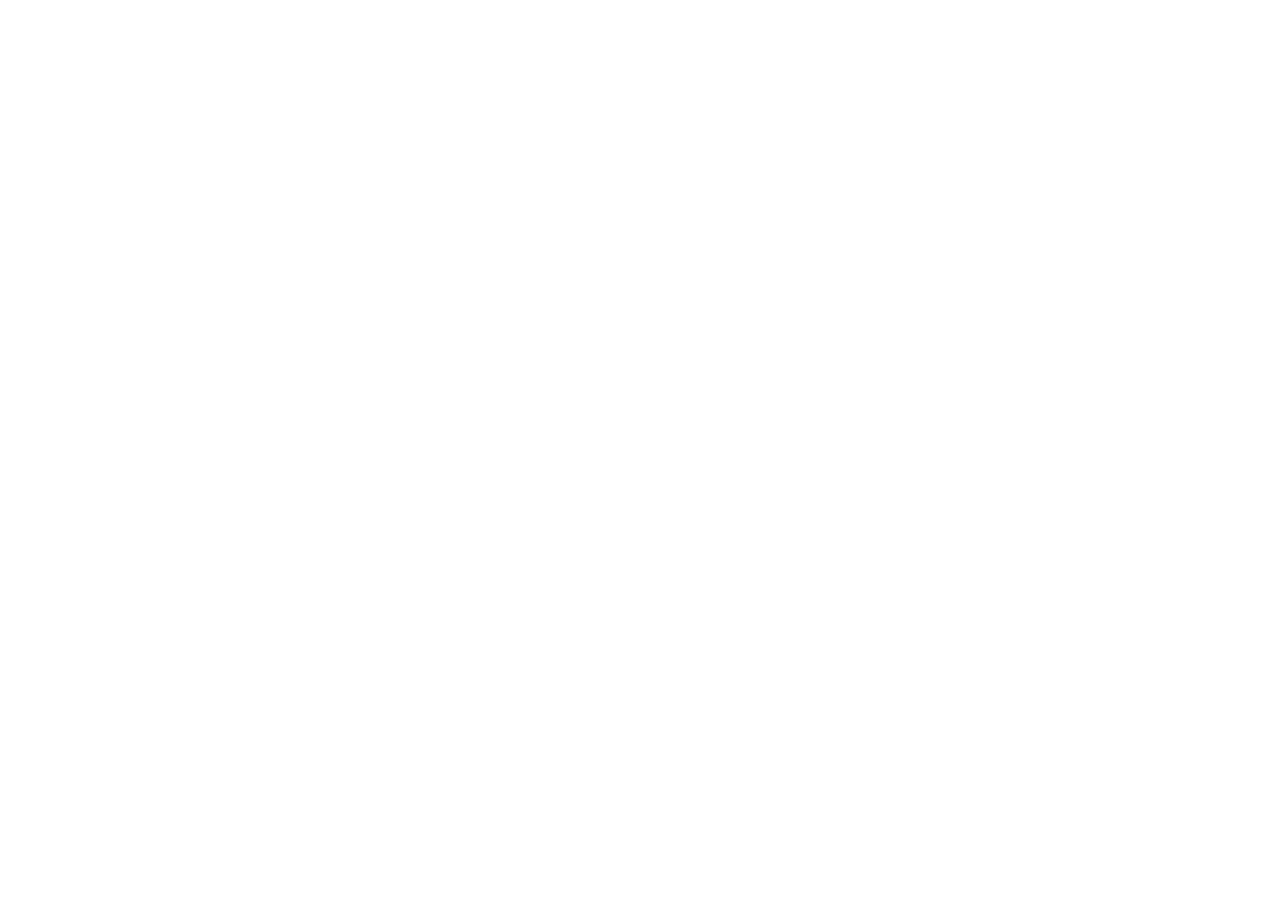
==== backend.html @ 77a188c3 "Add files via upload" ====
<!DOCTYPE html>
<html lang="en">
<head>
    <meta charset="UTF-8">
    <meta name="viewport" content="width=device-width, initial-scale=1.0">
    <title>Document</title>
</head>
<body>
    
</body>
</html>
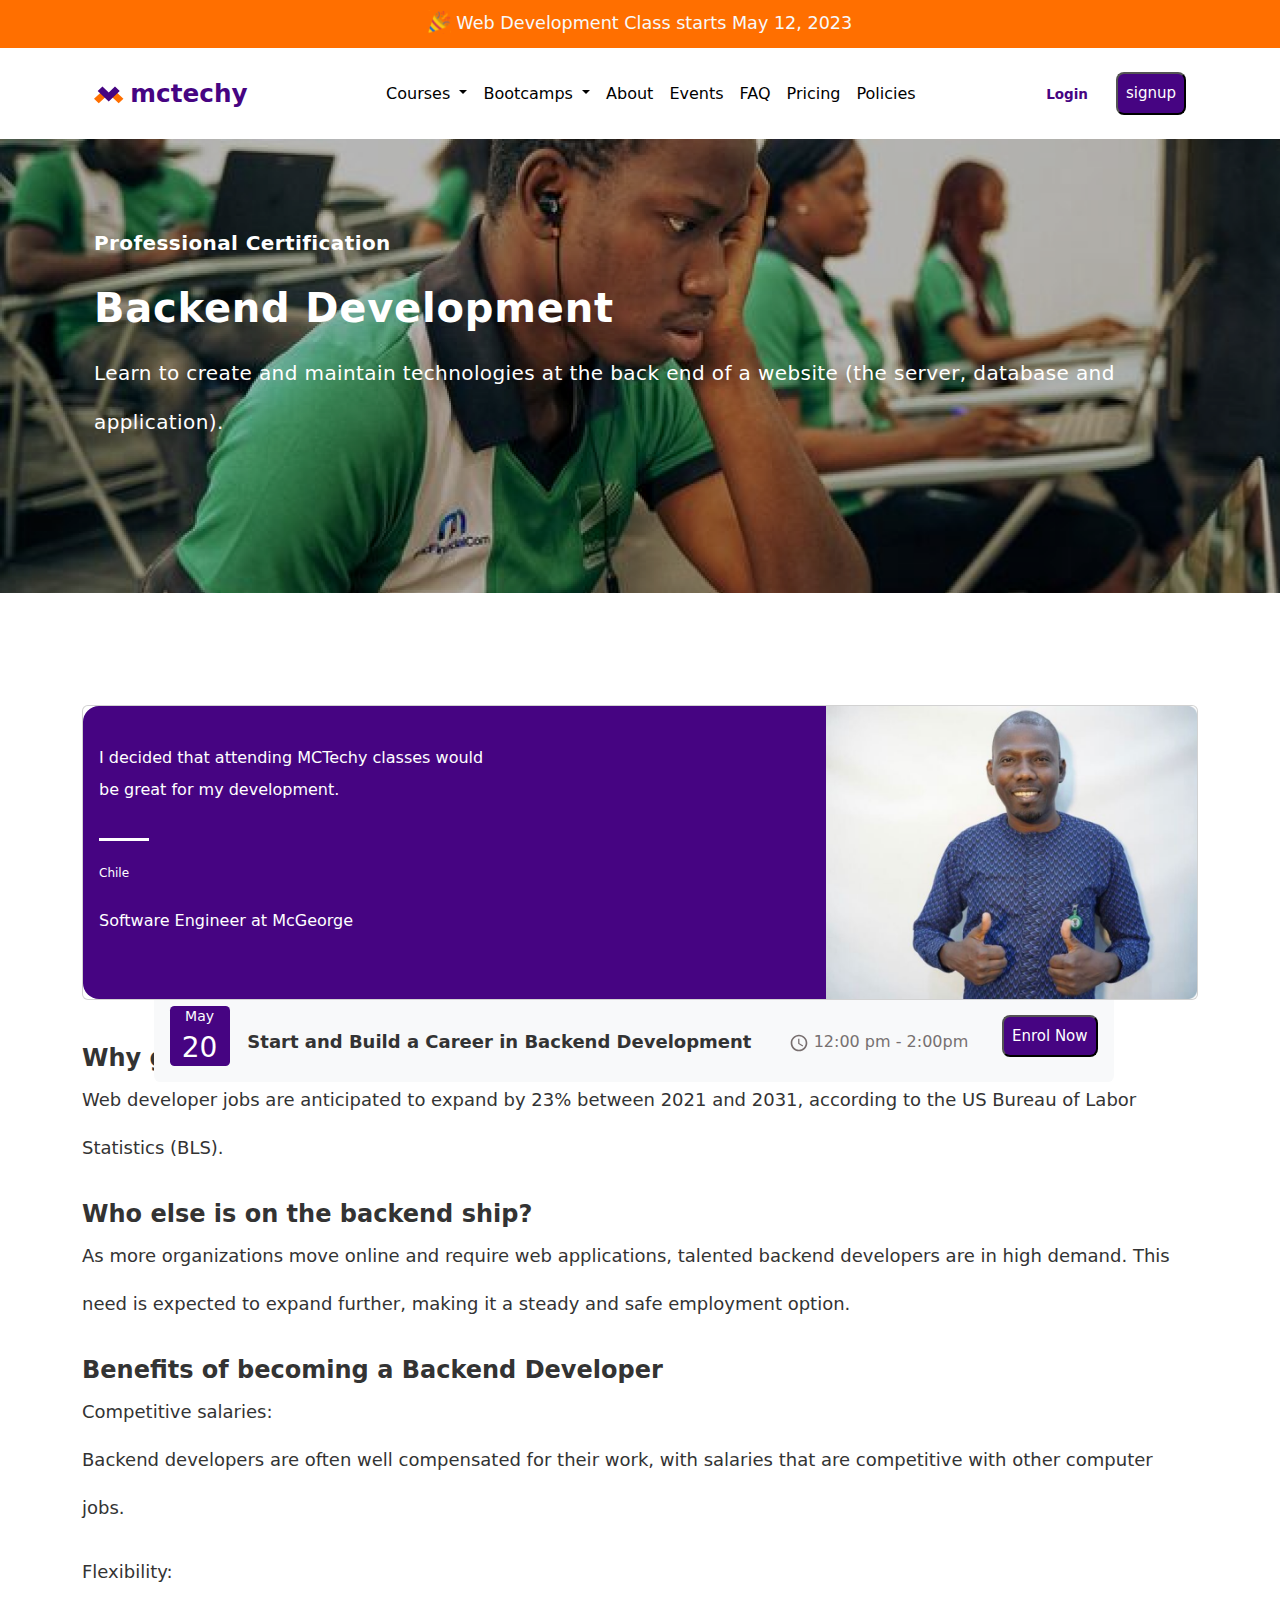
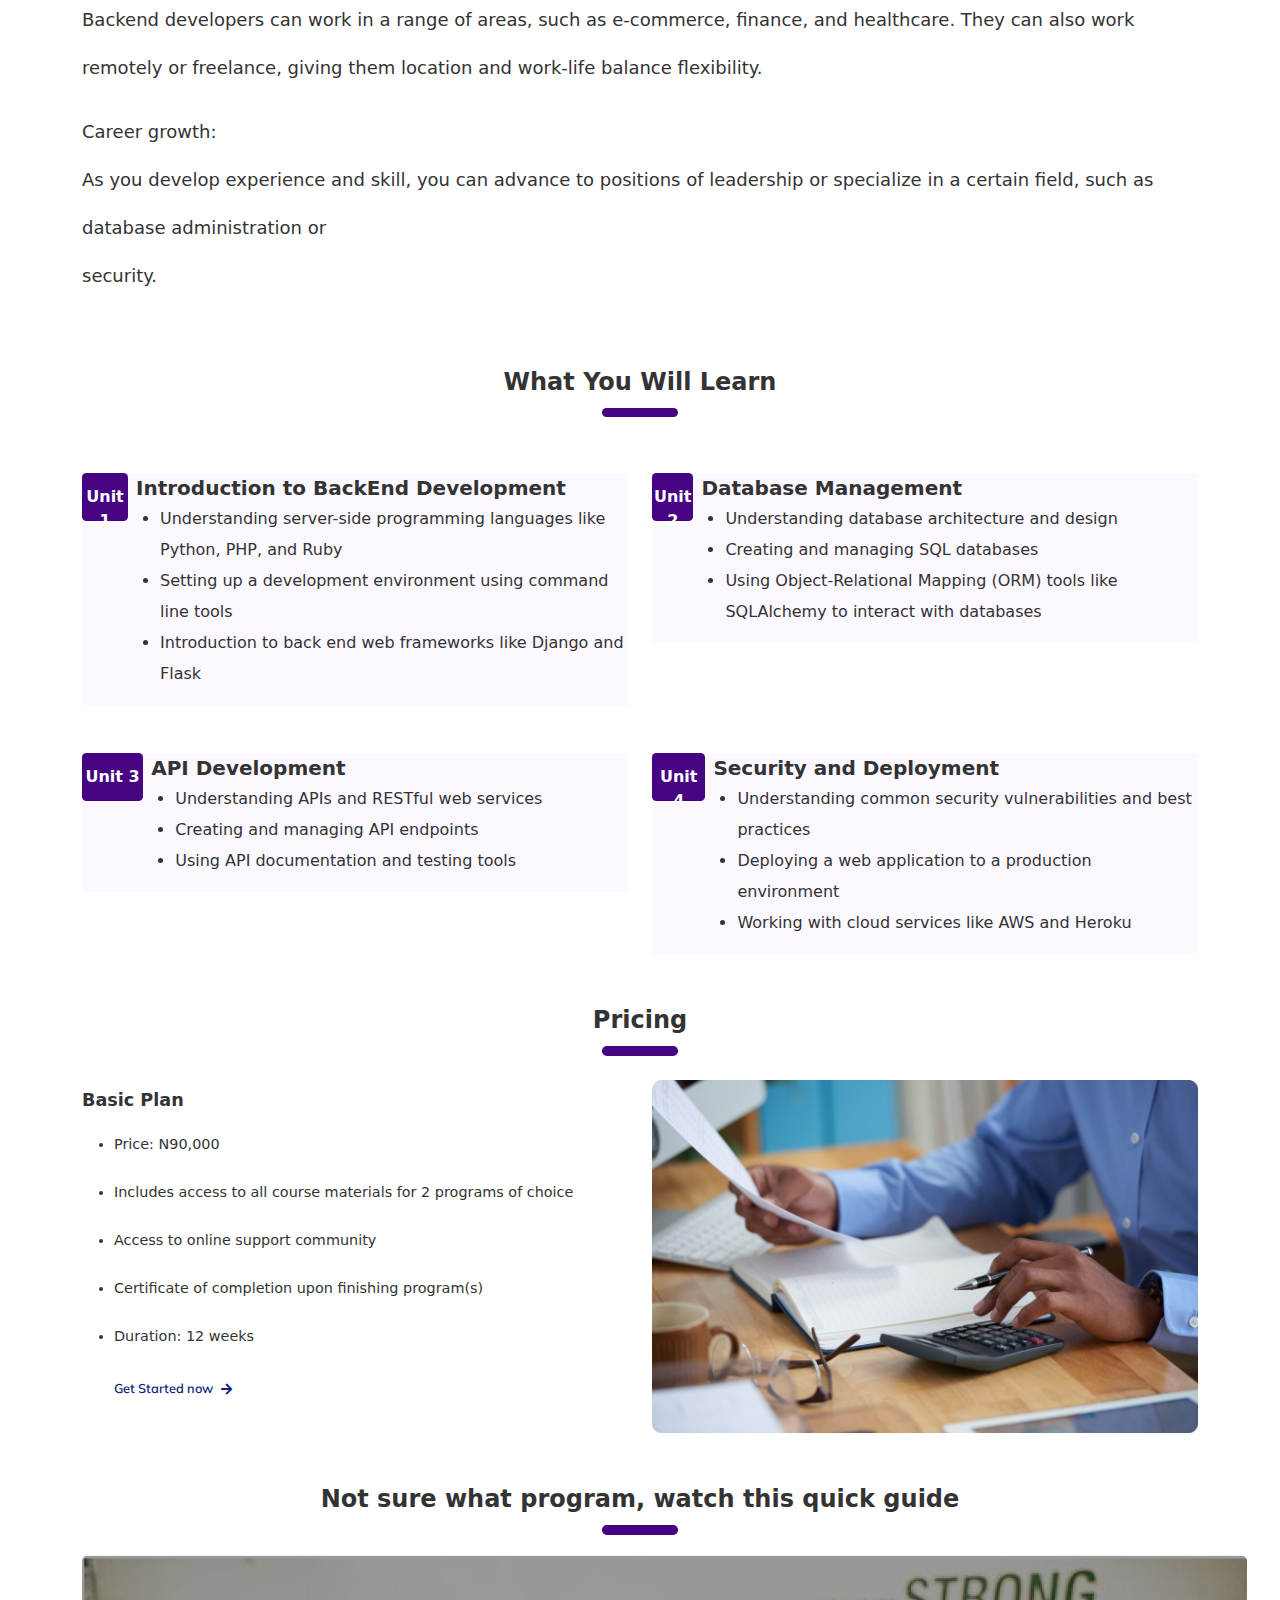
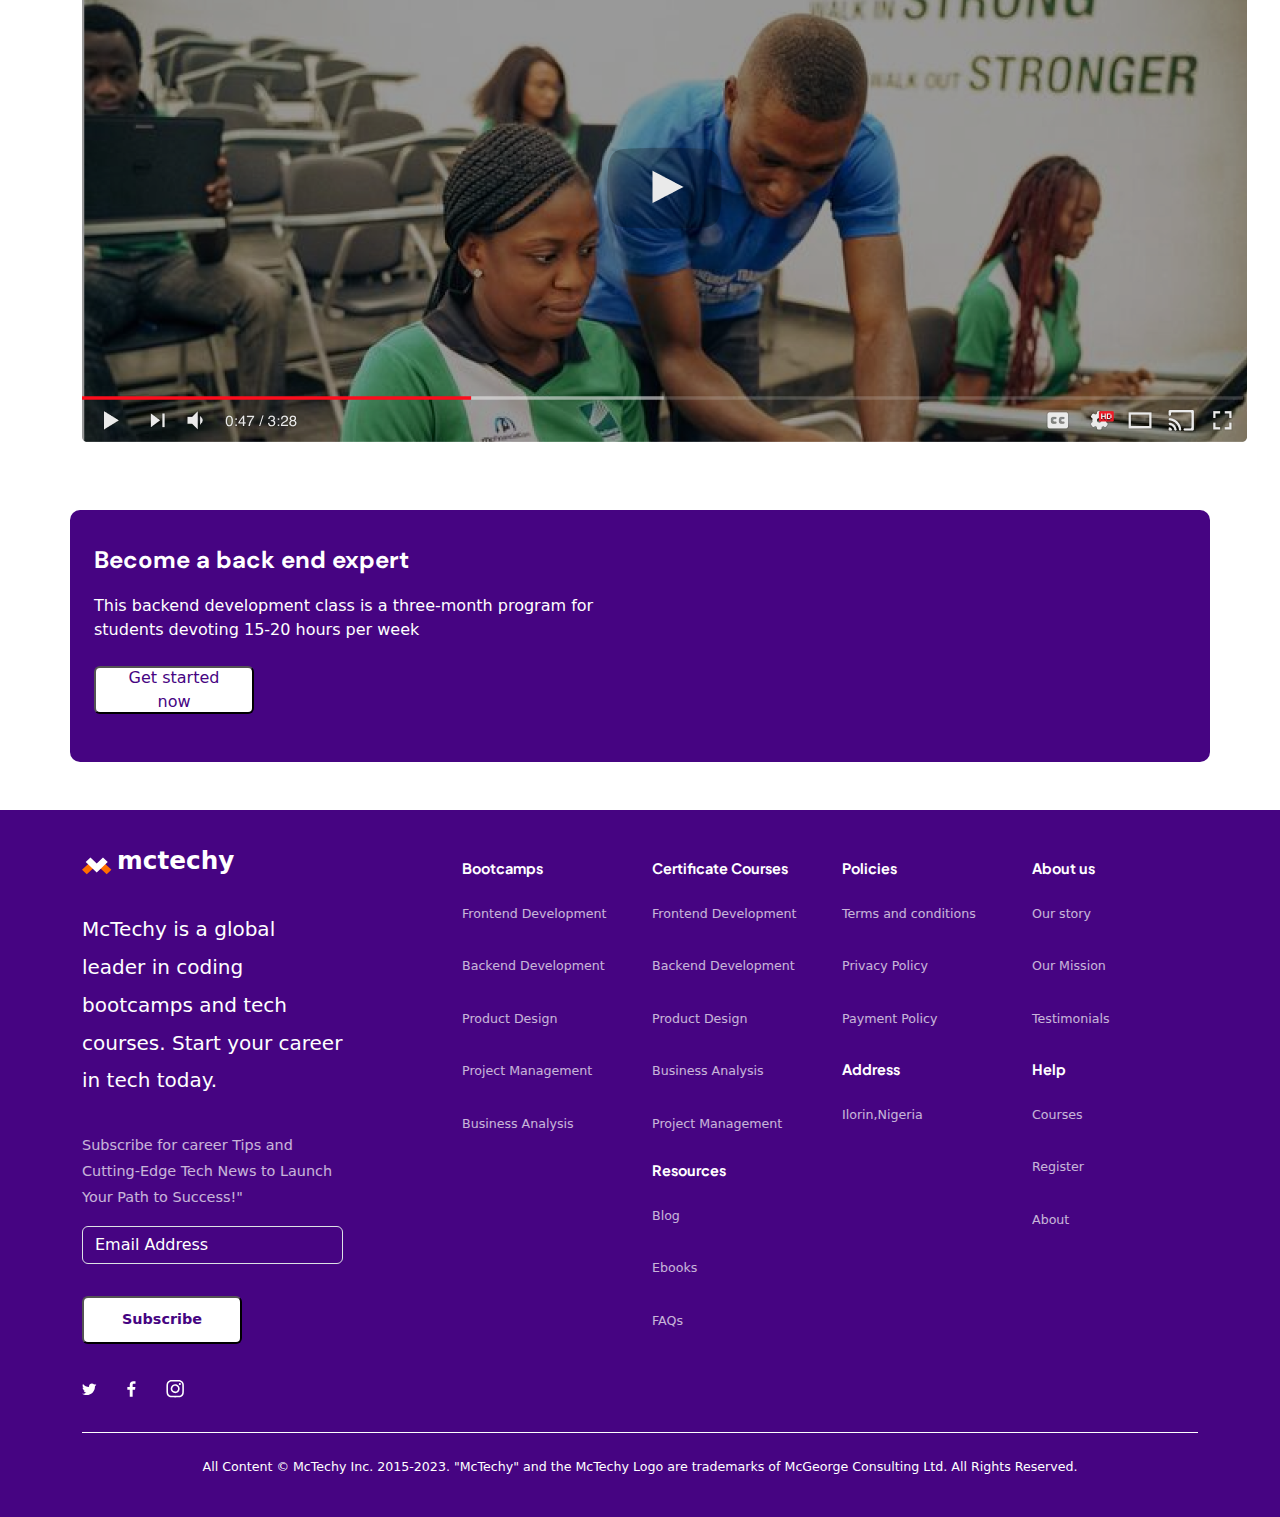
==== commit 3ec11ecf: "Add files via upload" ====
--- a/backend.html
+++ b/backend.html
@@ -3,9 +3,558 @@
 <head>
     <meta charset="UTF-8">
     <meta name="viewport" content="width=device-width, initial-scale=1.0">
-    <title>Document</title>
+    <link rel="shortcut icon" href="assets/mctechy-logo.svg" type="image/x-icon">
+    <link rel="preconnect" href="https://fonts.googleapis.com">
+    <link rel="stylesheet" href="https://use.fontawesome.com/releases/v5.0.7/css/all.css">
+    <link rel="preconnect" href="https://fonts.gstatic.com" crossorigin>
+    <link href="https://fonts.googleapis.com/css2?family=Inter&display=swap" rel="stylesheet">
+    <link href="https://fonts.googleapis.com/css2?family=DM+Sans:opsz@9..40&display=swap" rel="stylesheet">
+    <link href="https://fonts.googleapis.com/css2?family=Plus+Jakarta+Sans&display=swap" rel="stylesheet">
+    <link href="https://fonts.googleapis.com/css2?family=Mulish&display=swap" rel="stylesheet">
+    <link href="https://fonts.googleapis.com/css2?family=IBM+Plex+Sans:wght@400;500;600;700&family=Inter:wght@300;400;500;700;800&family=Lato:ital,wght@0,400;0,700;1,300&display=swap" rel="stylesheet">
+    <link rel="stylesheet" href="css/bootstrap.min.css">
+    <link rel="stylesheet" href="css/backend.css">
+    <link rel="stylesheet" href="https://cdn.jsdelivr.net/npm/swiper@10/swiper-bundle.min.css"/>
+    <link rel="stylesheet" href="https://cdnjs.cloudflare.com/ajax/libs/font-awesome/6.4.2/css/all.min.css" integrity="sha512-z3gLpd7yknf1YoNbCzqRKc4qyor8gaKU1qmn+CShxbuBusANI9QpRohGBreCFkKxLhei6S9CQXFEbbKuqLg0DA==" crossorigin="anonymous" referrerpolicy="no-referrer" />
+    <script src="https://code.jquery.com/jquery-3.7.1.min.js"
+      integrity="sha256-/JqT3SQfawRcv/BIHPThkBvs0OEvtFFmqPF/lYI/Cxo=" crossorigin="anonymous"></script>
+    <title>MCTECHY-BACKENDPAGE</title>
 </head>
 <body>
-    
+
+    <section>
+        <nav class="hero-section navbar navbar-expand-lg navbar-light text-light">
+          <div class="=d-flex">
+              <img src="assets/events-party-popper.svg" alt="" class="pb-1">
+              <span> Web Development Class starts May 12, 2023</span>
+          </div>
+        </nav>
+    </section>
+          
+    <section class="hero">
+               
+      <div class="container">
+             
+        <header class="navbar navbar-expand-lg ">
+         <div class="container d-flex justify-content-lg-between py-5">
+           <a class="navbar-brand" href="#">
+             <img src="assets/mctechy-logo.svg" alt="" width="30" height="24" class="d-inline-block align-text-top">
+             <span class="logo"> mctechy</span>
+           </a>
+          <button class="navbar-toggler" type="button" data-bs-toggle="collapse" data-bs-target="#navbarNavDropdown" aria-controls="navbarNavDropdown" aria-expanded="false" aria-label="Toggle navigation">
+            <span class="navbar-toggler-icon"></span>
+          </button>
+        
+            <div class="collapse navbar-collapse flex-grow-0 text-nowrap"  id="navbarNavDropdown">
+            <ul class="navbar-nav d-flex flex-column flex-lg-row align-items-lg-center list-unstyled">
+      
+             <li class="nav-item dropdown">
+                <a class="nav-link active dropdown-toggle" href="Courses" id="navbarDropdownMenuLink" role="button" data-bs-toggle="dropdown" aria-expanded="false">
+                    Courses
+                </a>
+                <ul class="dropdown-menu" aria-labelledby="navbarDropdownMenuLink">
+                   <li><a class="dropdown-item" href="#">Action</a></li>
+                   <li><a class="dropdown-item" href="#">Another action</a></li>
+                   <li><a class="dropdown-item" href="#">Something else here</a></li>
+                </ul>
+             </li>
+             <li class="nav-item dropdown">
+                <a class="nav-link active dropdown-toggle" href="Bootcamps" id="navbarDropdownMenuLink" role="button" data-bs-toggle="dropdown" aria-expanded="false">
+                     Bootcamps
+                </a>
+                <ul class="dropdown-menu" aria-labelledby="navbarDropdownMenuLink">
+                    <li><a class="dropdown-item" href="#">Action</a></li>
+                    <li><a class="dropdown-item" href="#">Another action</a></li>
+                    <li><a class="dropdown-item" href="#">Something else here</a></li>
+                </ul>
+             </li>
+             <li class="nav-item"><a href="#About" class="nav-link active">About</a></li>
+             <li class="nav-item"><a href="#Events" class="nav-link active">Events</a></li>
+             <li class="nav-item"><a href="#FAQ" class="nav-link active">FAQ</a></li>
+             <li class="nav-item"><a href="#Pricing" class="nav-link active">Pricing</a></li>
+             <li class="nav-item"><a href="#Policies" class="nav-link active">Policies</a></li>
+                          
+            </ul>
+            </div>
+        
+              <div class="collapse navbar-collapse flex-grow-0"id="navbarNavDropdown">
+                <ul class="navbar-nav d-flex flex-column flex-lg-row pe-5 list-unstyled">
+                             <li class="nav-item"><a href="#Login" class="nav-link active"><span class="login">Login</span></a></li>
+                </ul>
+                <button class="button btn-lg " type="button">signup</button>
+              </div>
+                      
+                      
+         </div>
+        </header> 
+                          
+      </div>
+              
+    </section>
+
+    <section class="backend-bg">
+
+        <div class="position-relative">
+          <div class="container">
+            <div class="container backend-text">
+              <p class="backend-text1">Professional Certification</p>
+              <p class="backend-text2">Backend Development</p>
+              <p class="backend-text3">
+                Learn to create and maintain technologies at the back end of a website (the server, database and application).
+              </p>
+            </div>
+          </div>
+    
+          <div class="bg"></div>
+    
+        </div>
+
+    </section>
+
+    <section class="backend-time d-none d-md-block bg-light w-75 mx-auto">
+                
+        <div class="container p-4">
+            <div class="d-flex justify-content-between align-items-center">
+               <div class="backend-year py-">
+                 <span class="month">May</span>
+                 <span class="day pb-">20</span>
+               </div>
+      
+              <div class="backend-textcontain py-2">
+                 <span class="backend-text4">Start and Build a Career in Backend Development</span>
+                 <div class="backend-schedule">
+                   <div class="b">
+                     <img src="assets/time-icon.svg" alt="">
+                     <span class="time">12:00 pm - 2:00pm</span>
+                   </div>
+                 </div>
+              </div>
+      
+              <div class="enrol-btn">
+               <button class="button bg-expand" type="button" aria-expanded="true" >Enrol Now</button>
+              </div>
+      
+            </div>
+      
+        </div>
+      
+    </section>
+       
+      
+    <section class="backend-time d-flex d-md-none">
+      
+        <div class="container">
+      
+            <div class="accordion accordion-flush" id="accordionFlushExample">
+      
+              <div class="accordion-item" style="border-radius: 1rem;">
+      
+                <h2 class="accordion-header" id="flush-headingOne">
+                <button class="accordion-button collapsed" type="button" data-bs-toggle="collapse" data-bs-target="#flush-collapseOne" aria-expanded="false" aria-controls="flush-collapseOne" style="border-radius: .7rem;">
+                          
+                  <div class="skills">
+      
+                     <div class="backend-year py-2">
+                       <span class="month">May</span>
+                       <span class="day">20</span>
+                     </div>
+      
+                     <div class="backend-textcontain py-2">
+                       <span class="backend-text4">Start and Build a Career in Frontend Development</span>
+                       <div class="backend-schedule">
+                        <img src="assets/time-icon.svg" alt="">
+                        <span class="time">12:00 pm - 2:00pm</span>
+                       </div>
+                     </div>
+      
+                  </div>
+      
+                </button>
+                </h2>
+                    
+              </div>
+      
+            </div>
+      
+        </div>
+
+    </section>
+
+    <section class="testimonial-box ">
+        <div class="container">
+        <div class="card mb-3" >
+          <div class="row g-0">
+    
+            <div class="col-12 col-md-4 d-flex d-md-none">
+              <img src="assets/backend-man.png" class="m-img img-fluid " alt="..." style="background-color:  #460482; border-radius: .7rem 0.7rem 0 0;">
+            </div>
+    
+            <div class="col-12 col-md-8 ">
+
+              <div class="card-body d-none d-md-flex">
+    
+                <div class="container m-content">
+                  <div class="backend-text6">
+                    I decided that attending MCTechy classes would <br>be great for my development.
+                  </div>
+                  <div class="small-line">
+                    <div class="short-line"></div>
+                  </div>
+                  <div class="backend-text7">Chile</div>
+                  <div class="backend-text06">Software Engineer at McGeorge</div>
+                </div>
+                  
+              </div>
+
+              
+              <div class="card-body d-flex d-md-none" style="border-radius: 0 0 1rem 1rem;">
+    
+                <div class="container m-content">
+                  <div class="backend-text6">
+                    I decided that attending MCTechy classes would <br>be great for my development.
+                  </div>
+                  <div class="small-line">
+                    <div class="short-line"></div>
+                  </div>
+                  <div class="backend-text7">Chile</div>
+                  <div class="backend-text06">Software Engineer at McGeorge</div>
+                </div>
+                  
+              </div>
+
+            </div>
+    
+             <div class="col-12 col-md-4 d-none d-md-flex">
+              <img src="assets/backend-man.png" class="img-fluid " alt="...">
+            </div>
+    
+    
+          </div>
+        </div>
+        </div>
+    </section>
+      
+    <section>
+        <div class="container pt-5">
+    
+           <div>
+            <div class="backend-text8">Why go the Back-end way?</div>
+              <p class="backend-text9">
+                Web developer jobs are anticipated to expand by 23% between 2021 and 2031, according to the US Bureau of Labor Statistics (BLS).
+              </p>
+           </div>
+    
+            <div>
+              <div class="backend-text8">Who else is on the backend ship?</div>
+              <p class="backend-text9">
+                As more organizations move online and require web applications, talented backend developers are in high demand.
+                This need is expected to expand further, making it a steady and safe employment option.
+              </p>
+            </div>
+    
+            <div>
+    
+              <div class="backend-text8">Benefits of becoming a Backend Developer</div>
+    
+              <div>
+                <p class="backend-text9">
+                    Competitive salaries: <br>
+                    Backend developers are often well compensated for their work, with salaries that are competitive with other computer jobs.
+                </p>
+              </div>
+    
+              <div>
+                <p class="backend-text9">
+                    Flexibility: <br>
+                    Backend developers can work in a range of areas, such as e-commerce, finance, and healthcare. 
+                    They can also work remotely or freelance, giving them location and work-life balance flexibility.
+                </p>
+              </div>
+    
+              <div>
+                <p class="backend-text9">
+                    Career growth: <br>
+                    As you develop experience and skill, 
+                    you can advance to positions of leadership or specialize in a certain field, such as database administration or <br>security.
+                </p>
+              </div>
+    
+            </div>
+    
+        </div>
+    </section>
+
+    <section >
+        <div class="backend-text10">What You Will Learn</div>
+    
+        
+        <div class="shorty-line mx-auto my-2"></div>
+      
+      
+        <div class="backend-box1">
+          <div class="container">
+            <div class="row">
+              <div class="col-12 col-lg-6">
+                <div class="unit1-content">
+                  <div class="unit text-center py-3">Unit 1</div>
+                    <div class="backend-box2">
+                      <div class="backend-text11 ps-2">
+                        Introduction to BackEnd Development
+                      </div>
+                        <ul>
+                          <li class="list-item">Understanding server-side programming languages like Python, PHP, and Ruby</li>
+                          <li class="list-item">Setting up a development environment using command line tools</li>
+                          <li class="list-item">Introduction to back end web frameworks like Django and Flask</li>
+                        </ul>
+                    </div>
+                </div>
+              </div>
+    
+              <div class="col-12 col-lg-6">
+                  <div class="unit2-content">
+                    <div class="unit text-center py-3">Unit 2</div>
+                    <div class="backend-box2">
+                      <div class="backend-text11 ps-2">Database Management</div>
+                      <ul>
+                        <li class="list-item">Understanding database architecture and design</li>
+                        <li class="list-item">Creating and managing SQL databases</li> 
+                        <li class="list-item"> Using Object-Relational Mapping (ORM) tools like SQLAlchemy to interact with databases</li> 
+                      </ul>
+                    </div>
+                  </div>
+              </div>
+            </div>
+          </div>
+        </div>
+    
+        <div class="backend-box1">
+          <div class="container">
+            <div class="row">
+              <div class="col-12 col-lg-6 ">
+                <div class="unit3-content">
+                  <div class="unit text-center py-3">Unit 3</div>
+                    <div class="backend-box2">
+                      <div class="backend-text11 ps-2">API Development</div>
+                        <ul>
+                          <li class="list-item">Understanding APIs and RESTful web services</li>
+                          <li class="list-item"> Creating and managing API endpoints</li>
+                          <li class="list-item">Using API documentation and testing tools</li>
+                        </ul>
+                    </div>
+                </div>
+              </div>
+      
+    
+              <div class="col-12 col-lg-6">
+                <div class="unit4-content">
+                  <div class="unit text-center py-3">Unit 4</div>
+                    <div class="backend-box2">
+                    <div class="backend-text11 ps-2">Security and Deployment</div>
+                      <ul>
+                        <li class="list-item">Understanding common security vulnerabilities and best practices</li>
+                        <li class="list-item">Deploying a web application to a production environment</li> 
+                        <li class="list-item">Working with cloud services like AWS and Heroku</li> 
+                      </ul>
+                    </div>
+                </div>
+              </div>
+    
+            </div>
+        </div>
+        </div>
+    
+    </section>
+
+    <section>
+        <div class="backend-text10">
+          Pricing
+        </div>
+
+        <div class="shorty-line mx-auto my-2">
+        </div>
+
+        <div class="backend-box3">
+            <div class="container">
+                <div class="row">
+                    <div class="col-lg-6">
+                        <div class="backend-text12">Basic Plan</div>
+                            <div>
+                                <ul>
+                                    <li class="list-items">Price: N90,000</li>
+                                    <li class="list-items">Includes access to all course materials for 2 programs of choice</li> 
+                                    <li class="list-items">Access to online support community</li>  
+                                    <li class="list-items">Certificate of completion upon finishing program(s)</li>
+                                    <li class="list-items">Duration: 12 weeks</li>
+                                </ul>
+                                <div class="">
+                                  <a href="#" class="link d-none d-md-flex">Get Started now <i class='fas fa-arrow-right py-2 ps-2'></i> </a>
+                                </div>
+                            </div>
+                    </div>
+        
+                    <div class="col-lg-6">
+                        <img src="assets/frontend-pricing.png" alt="" class="img-fluid">
+                    </div>
+    
+                </div>
+            </div>
+        </div>
+    </section>
+
+    <section>
+        <div class="backend-text10">Not sure what program, watch this quick guide</div>
+        <div class="shorty-line mx-auto my-2"></div>
+        <div class="container mt-4">
+        
+            <div class="my-5 text-center d-none d-lg-flex">
+                <img src="assets/youtubeimg.png" alt="">
+            </div>
+
+            <div class="videos container-fluid d-flex d-lg-none">
+              <video id="myVideo" width="100%" controls>
+                <source src="your-video.mp4" type="video/mp4">
+              </video>
+        
+            
+              <div class="pause-icon" id="pauseIcon"><i class="fa fa-play"></i>
+              </div>
+            </div>
+        </div>
+    </section>
+
+    <section class="backend-box4">
+        <div class="backend-text13 container">
+          <div class="row">
+            <div class="col-12 col-md-6">
+              <div class="container">
+                <div class="backend-text14">Become a back end expert</div>
+                  <p class="backend-text15">
+                    This backend development class is a three-month program for <br>students devoting 15-20 hours per week
+                  </p>
+                <div class="get-box">
+                  <button class="get-btn" type="button">Get started now</button>
+                </div>
+              </div>
+            </div>
+            <div class="col-12 col-md-6"></div>
+          </div>
+        </div>
+    </section>
+
+      <!--footer-->
+    <section class="events-footer ">
+        <footer class="footer">
+    
+            <div class="container">
+    
+                <div class="row">
+    
+                    <div class="col-lg-3">
+                    
+                    <a class="navbar-brand" href="#">
+                        <img src="assets/mctechy-logo2.svg" alt="" width="30" height="24" class="d-inline-block align-text-top">
+                            <span class="logo2">mctechy</span>
+                    </a>
+                    
+                    <div class="footer-text1">
+                         McTechy is a global leader in coding bootcamps and tech courses. Start your career in tech today.
+                    </div>
+    
+                    <p class="footer-text2">
+                        Subscribe for career Tips and Cutting-Edge Tech News to Launch Your Path to Success!"
+                    </p>
+    
+                    <div class="mb-3 ">
+                     <input type="email" class="form-control" id="exampleFormControlInput1" placeholder="Email Address" >
+                    </div>
+    
+                    <div class="pt-5"><button type="button" class="subscribe"><span class="subscribe-text">Subscribe</span></button></div>
+                    <div class="social"><img src="assets/Social.svg" alt=""></div>
+    
+                    </div>
+    
+                    <div class="col-lg-1">
+                    </div>
+    
+                    <div class="col-lg-2">
+                        <h3 class="footer-heading">Bootcamps</h3>
+                        <h6 class="footer-subheading">Frontend Development</h6>
+                        <h6 class="footer-subheading">Backend Development</h6>
+                        <h6 class="footer-subheading">Product Design</h6>
+                        <h6 class="footer-subheading">Project Management</h6>
+                        <h6 class="footer-subheading">Business Analysis</h6>
+                    </div>
+    
+                    <div class="col-lg-2">
+    
+                     <div>
+                        <h3 class="footer-heading">Certificate Courses</h3>
+                        <h6 class="footer-subheading">Frontend Development</h6>
+                        <h6 class="footer-subheading">Backend Development</h6>
+                        <h6 class="footer-subheading">Product Design</h6>
+                        <h6 class="footer-subheading">Business Analysis</h6>
+                        <h6 class="footer-subheading">Project Management</h6>
+                     </div>
+    
+                    <div>
+                        <h3 class="footer-heading ">Resources</h3>
+                        <h6 class="footer-subheading">Blog</h6>
+                        <h6 class="footer-subheading">Ebooks</h6>
+                        <h6 class="footer-subheading">FAQs</h6>
+                    </div>
+    
+                    </div>
+    
+                    <div class="col-lg-2">
+    
+                     <div>
+                        <h3 class="footer-heading">Policies</h3>
+                        <h6 class="footer-subheading">Terms and conditions</h6>
+                        <h6 class="footer-subheading">Privacy Policy</h6>
+                        <h6 class="footer-subheading">Payment Policy</h6>
+                     </div>
+    
+                     <div>
+                        <h3 class="footer-heading pt-5">Address</h3>
+                        <h6 class="footer-subheading">Ilorin,Nigeria</h6>
+                     </div>
+    
+                    </div>
+    
+                    <div class="col-lg-2">
+    
+                      <div>
+                        <h3 class="footer-heading">About us</h3>
+                        <h6 class="footer-subheading">Our story</h6>
+                        <h6 class="footer-subheading">Our Mission</h6>
+                        <h6 class="footer-subheading">Testimonials</h6>
+                      </div>
+    
+                      <div>
+                        <h3 class="footer-heading pt-5">Help</h3>
+                        <h6 class="footer-subheading">Courses</h6>
+                        <h6 class="footer-subheading">Register</h6>
+                        <h6 class="footer-subheading">About</h6>
+                      </div>
+    
+                    </div>
+    
+                </div>
+    
+                <div class="borderbox">
+                    <div class="borderline">
+                     <p>
+                        All Content © McTechy Inc. 2015-2023. "McTechy" and the McTechy Logo are trademarks of McGeorge Consulting Ltd. All Rights Reserved.
+                     </p>
+                    </div>
+                </div>
+    
+            </div>
+    
+        </footer>
+    </section>
+      
+  <script src="https://cdn.jsdelivr.net/npm/bootstrap@5.3.0/dist/js/bootstrap.bundle.min.js"
+  integrity="sha384-geWF76RCwLtnZ8qwWowPQNguL3RmwHVBC9FhGdlKrxdiJJigb/j/68SIy3Te4Bkz" crossorigin="anonymous"></script>
 </body>
 </html>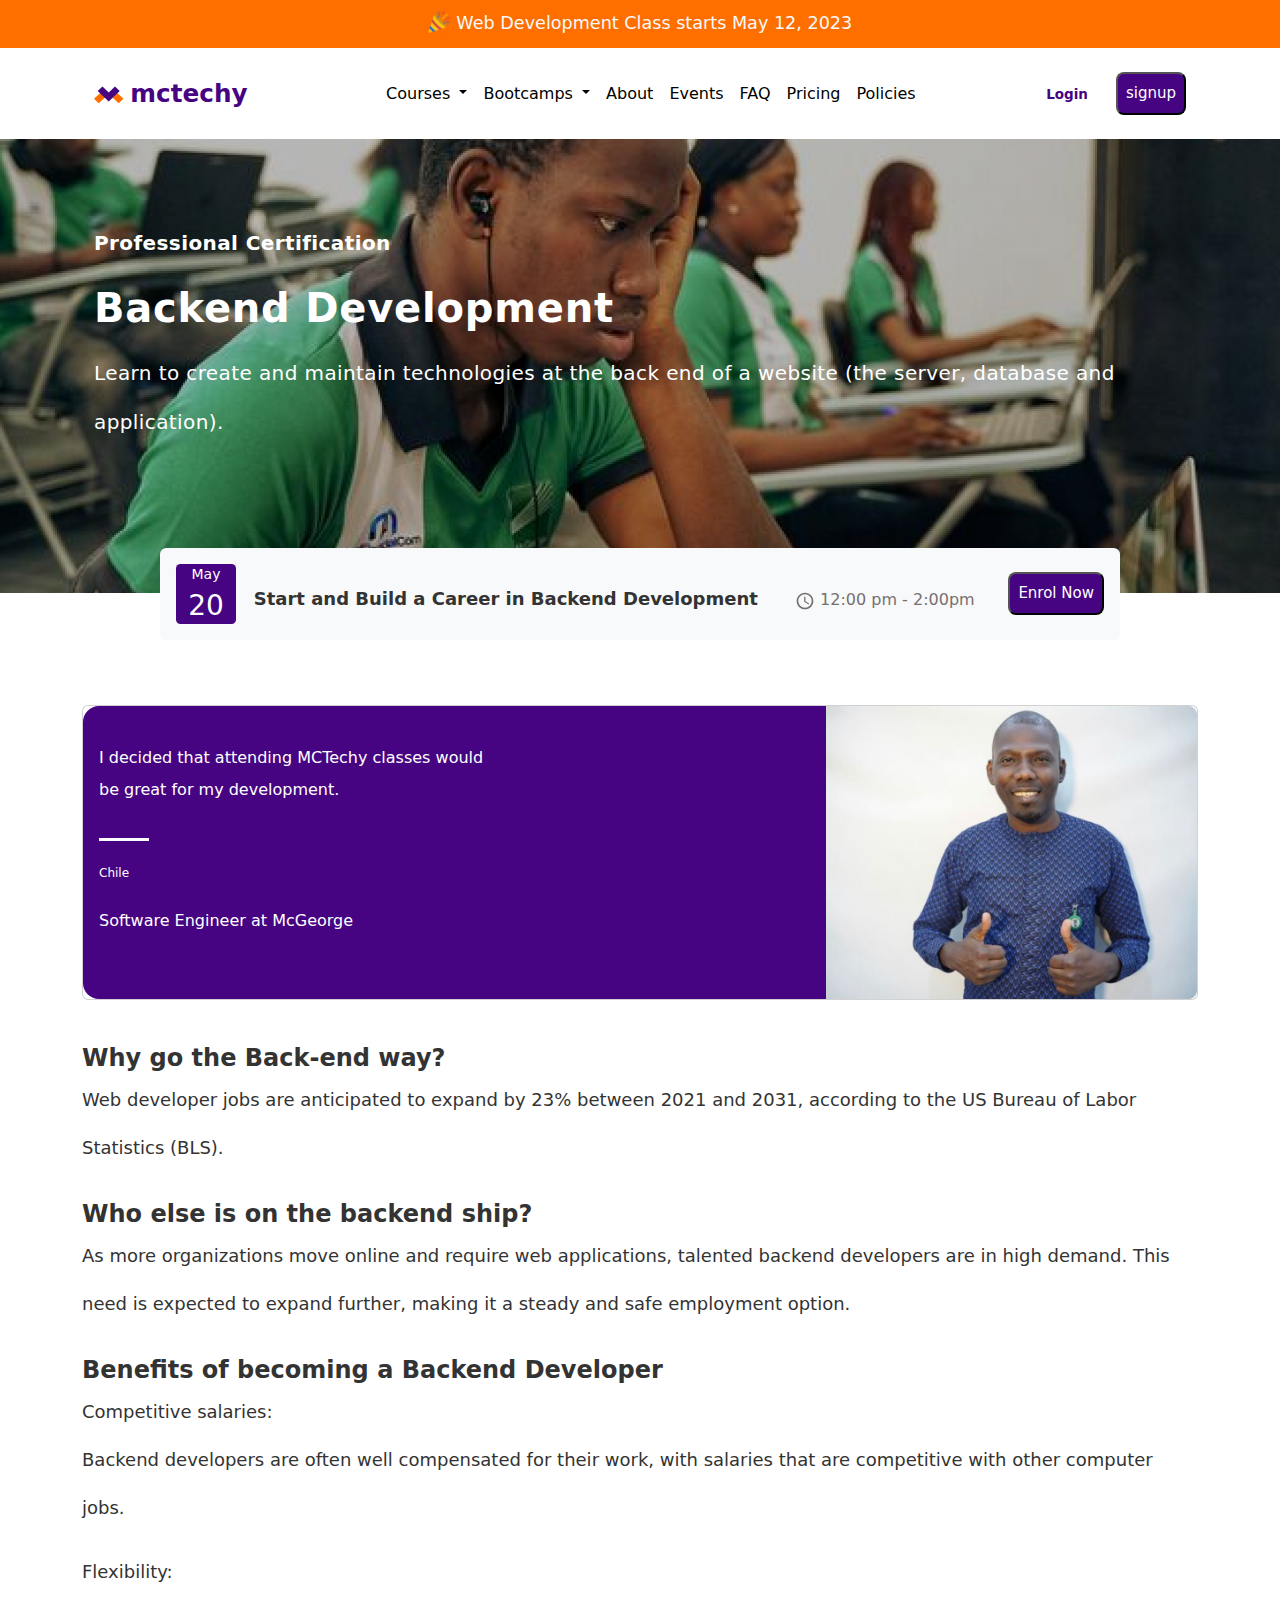
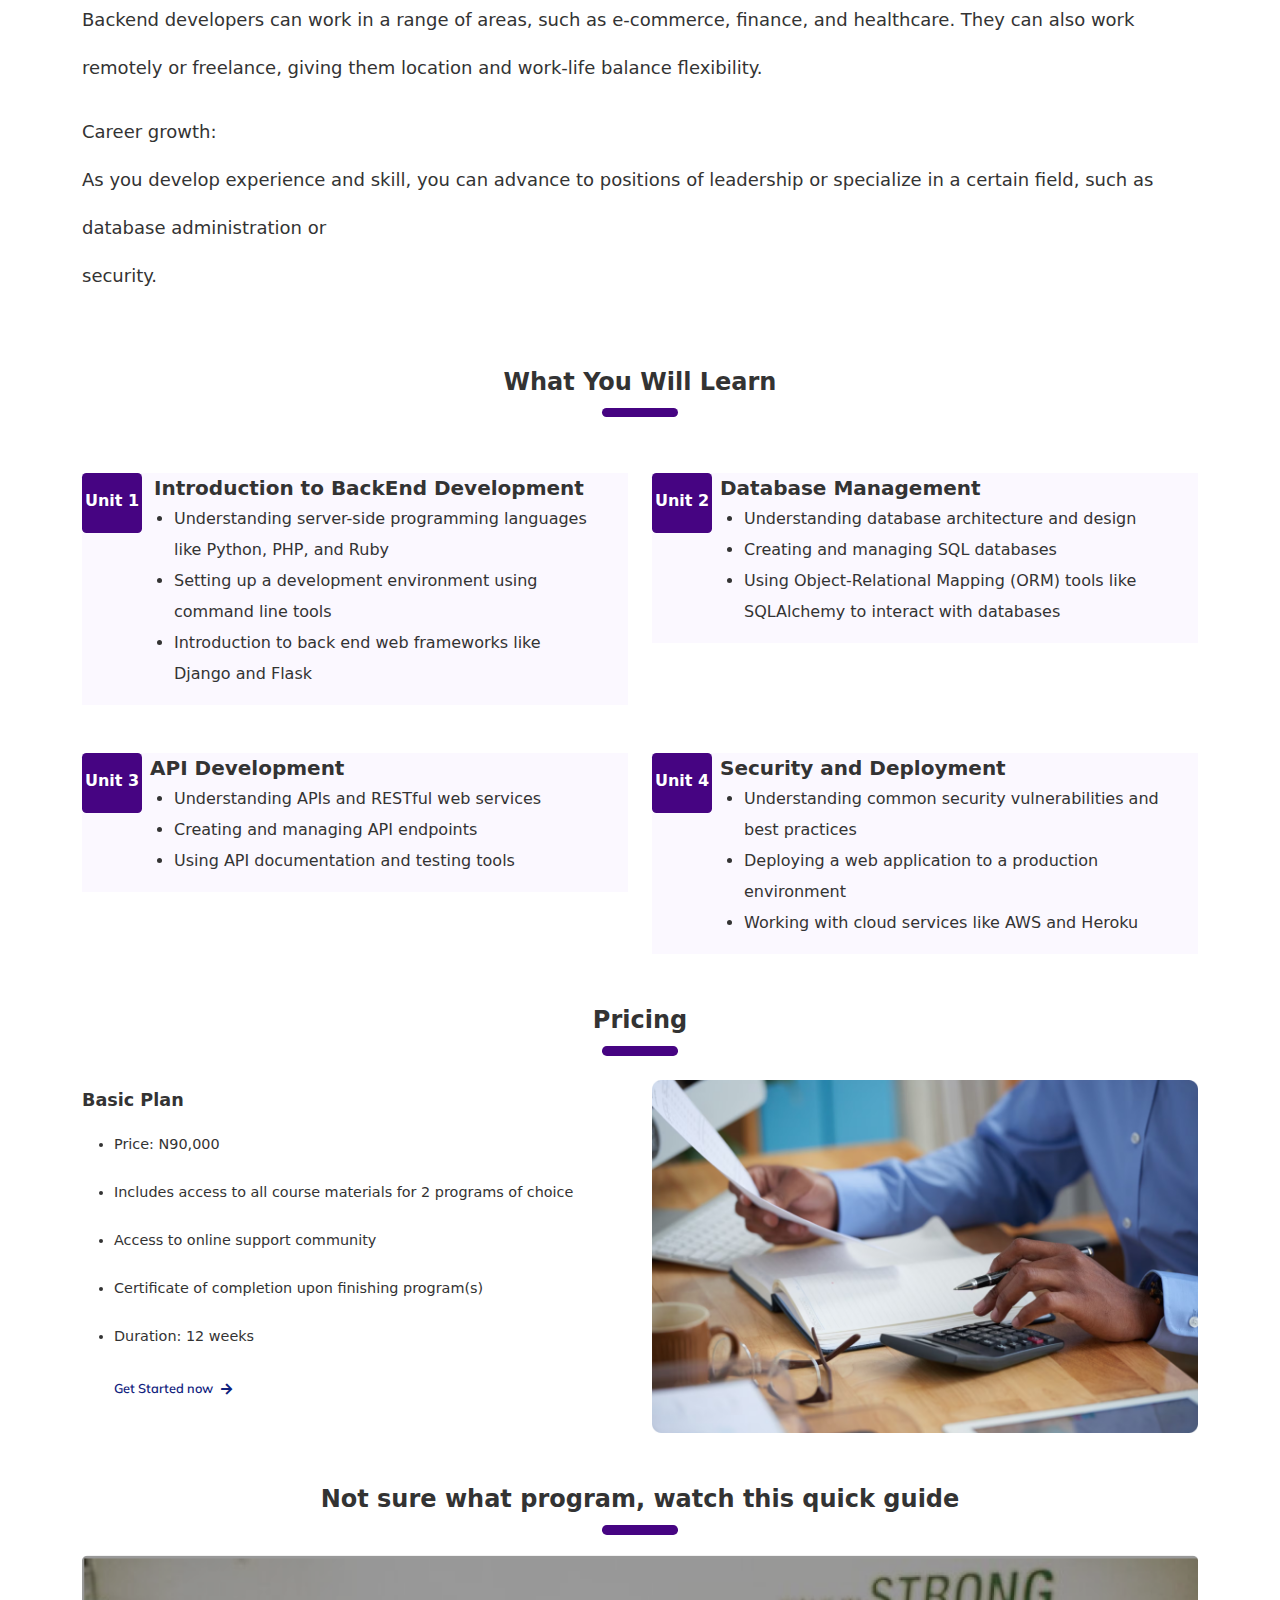
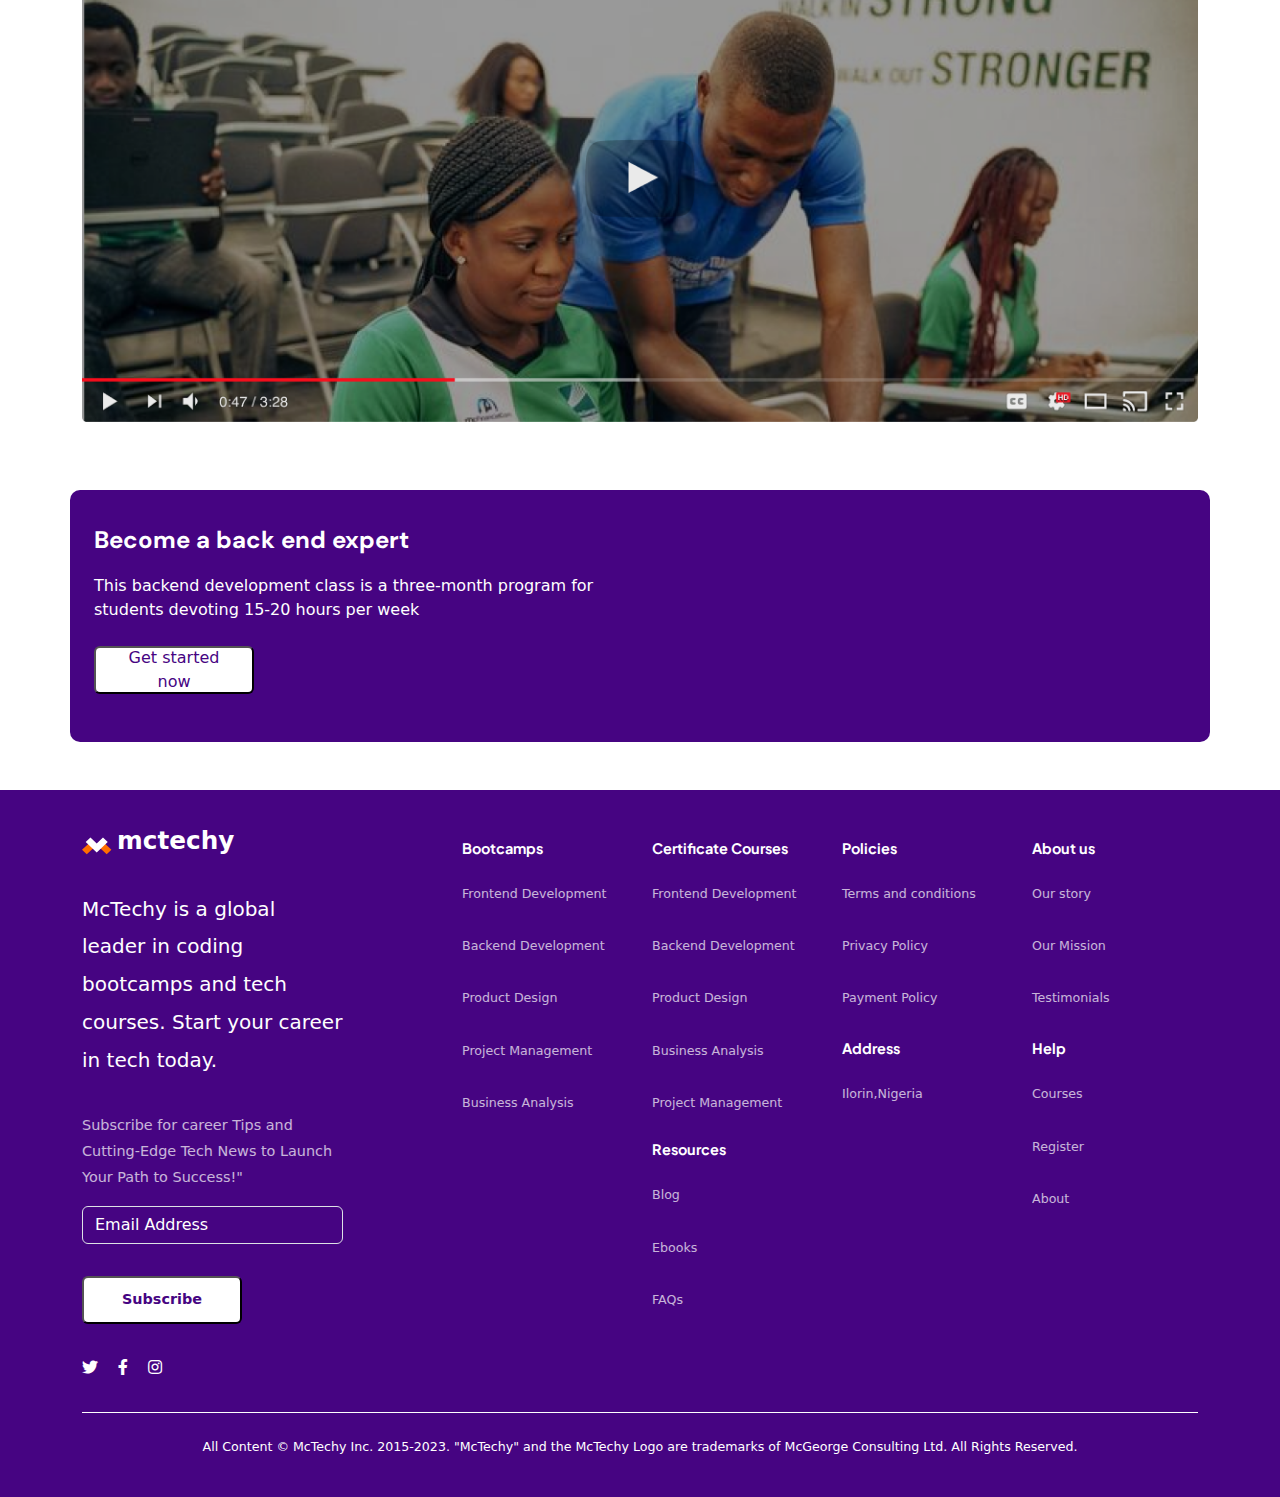
==== commit ec076194: "Add files via upload" ====
--- a/backend.html
+++ b/backend.html
@@ -92,9 +92,9 @@
               
     </section>
 
-    <section class="backend-bg">
-
-        <div class="position-relative">
+    <section class="backend-bg position-relative">
+
+        <div class="">
           <div class="container">
             <div class="container backend-text">
               <p class="backend-text1">Professional Certification</p>
@@ -106,51 +106,46 @@
           </div>
     
           <div class="bg"></div>
-    
-        </div>
-
-    </section>
-
-    <section class="backend-time d-none d-md-block bg-light w-75 mx-auto">
+
+          <section class="backend-time d-none d-md-block bg-light w-75 mx-auto">
                 
-        <div class="container p-4">
-            <div class="d-flex justify-content-between align-items-center">
-               <div class="backend-year py-">
-                 <span class="month">May</span>
-                 <span class="day pb-">20</span>
-               </div>
-      
-              <div class="backend-textcontain py-2">
-                 <span class="backend-text4">Start and Build a Career in Backend Development</span>
-                 <div class="backend-schedule">
+            <div class="container p-4">
+              <div class="d-flex justify-content-between align-items-center">
+                <div class="backend-year py-">
+                  <span class="month">May</span>
+                  <span class="day pb-">20</span>
+                </div>
+      
+                <div class="backend-textcontain py-2">
+                  <span class="backend-text4">Start and Build a Career in Backend Development</span>
+                  <div class="backend-schedule">
                    <div class="b">
                      <img src="assets/time-icon.svg" alt="">
                      <span class="time">12:00 pm - 2:00pm</span>
                    </div>
-                 </div>
-              </div>
+                  </div>
+                </div>
       
               <div class="enrol-btn">
-               <button class="button bg-expand" type="button" aria-expanded="true" >Enrol Now</button>
-              </div>
-      
-            </div>
-      
-        </div>
-      
-    </section>
+                <button class="button bg-expand" type="button" aria-expanded="true" >Enrol Now</button>
+              </div>
+      
+              </div>
+            </div>
+      
+          </section>
        
       
-    <section class="backend-time d-flex d-md-none">
-      
-        <div class="container">
-      
-            <div class="accordion accordion-flush" id="accordionFlushExample">
+          <section class="backend-time d-flex d-md-none">
+      
+            <div class="container">
+      
+              <div class="accordion accordion-flush" id="accordionFlushExample">
       
               <div class="accordion-item" style="border-radius: 1rem;">
       
                 <h2 class="accordion-header" id="flush-headingOne">
-                <button class="accordion-button collapsed" type="button" data-bs-toggle="collapse" data-bs-target="#flush-collapseOne" aria-expanded="false" aria-controls="flush-collapseOne" style="border-radius: .7rem;">
+                  <button class="accordion-button collapsed" type="button" data-bs-toggle="collapse" data-bs-target="#flush-collapseOne" aria-expanded="false" aria-controls="flush-collapseOne" style="border-radius: .7rem;">
                           
                   <div class="skills">
       
@@ -162,23 +157,29 @@
                      <div class="backend-textcontain py-2">
                        <span class="backend-text4">Start and Build a Career in Frontend Development</span>
                        <div class="backend-schedule">
-                        <img src="assets/time-icon.svg" alt="">
-                        <span class="time">12:00 pm - 2:00pm</span>
+                          <img src="assets/time-icon.svg" alt="">
+                          <span class="time">12:00 pm - 2:00pm</span>
                        </div>
                      </div>
       
                   </div>
       
-                </button>
+                  </button>
                 </h2>
                     
               </div>
       
-            </div>
-      
-        </div>
-
-    </section>
+              </div>
+      
+            </div>
+
+          </section>
+          
+        </div>
+
+    </section>
+
+    
 
     <section class="testimonial-box ">
         <div class="container">
@@ -296,9 +297,9 @@
             <div class="row">
               <div class="col-12 col-lg-6">
                 <div class="unit1-content">
-                  <div class="unit text-center py-3">Unit 1</div>
-                    <div class="backend-box2">
-                      <div class="backend-text11 ps-2">
+                  <div class="unit py-4 col-2"><span>Unit 1</span></div>
+                    <div class="backend-box2 col-10">
+                      <div class="backend-text11 ps-3">
                         Introduction to BackEnd Development
                       </div>
                         <ul>
@@ -312,8 +313,8 @@
     
               <div class="col-12 col-lg-6">
                   <div class="unit2-content">
-                    <div class="unit text-center py-3">Unit 2</div>
-                    <div class="backend-box2">
+                    <div class="unit py-4 col-2"><span>Unit 2</span></div>
+                    <div class="backend-box2 col-10">
                       <div class="backend-text11 ps-2">Database Management</div>
                       <ul>
                         <li class="list-item">Understanding database architecture and design</li>
@@ -332,8 +333,8 @@
             <div class="row">
               <div class="col-12 col-lg-6 ">
                 <div class="unit3-content">
-                  <div class="unit text-center py-3">Unit 3</div>
-                    <div class="backend-box2">
+                  <div class="unit py-4 col-2"><span>Unit 3</span></div>
+                    <div class="backend-box2 col-10">
                       <div class="backend-text11 ps-2">API Development</div>
                         <ul>
                           <li class="list-item">Understanding APIs and RESTful web services</li>
@@ -347,8 +348,8 @@
     
               <div class="col-12 col-lg-6">
                 <div class="unit4-content">
-                  <div class="unit text-center py-3">Unit 4</div>
-                    <div class="backend-box2">
+                  <div class="unit py-4 col-2"><span>Unit 4</span></div>
+                    <div class="backend-box2 col-10">
                     <div class="backend-text11 ps-2">Security and Deployment</div>
                       <ul>
                         <li class="list-item">Understanding common security vulnerabilities and best practices</li>
@@ -406,11 +407,11 @@
         <div class="shorty-line mx-auto my-2"></div>
         <div class="container mt-4">
         
-            <div class="my-5 text-center d-none d-lg-flex">
-                <img src="assets/youtubeimg.png" alt="">
-            </div>
-
-            <div class="videos container-fluid d-flex d-lg-none">
+            <div class="my-5 text-center">
+                <img src="assets/youtubeimg.png" alt="" class="img-fluid">
+            </div>
+
+            <!--<div class="videos container-fluid d-flex d-lg-none">
               <video id="myVideo" width="100%" controls>
                 <source src="your-video.mp4" type="video/mp4">
               </video>
@@ -418,7 +419,7 @@
             
               <div class="pause-icon" id="pauseIcon"><i class="fa fa-play"></i>
               </div>
-            </div>
+            </div>-->
         </div>
     </section>
 
@@ -469,7 +470,11 @@
                     </div>
     
                     <div class="pt-5"><button type="button" class="subscribe"><span class="subscribe-text">Subscribe</span></button></div>
-                    <div class="social"><img src="assets/Social.svg" alt=""></div>
+                    <div class="socials d-flex">
+                      <span><i class="fab fa-twitter"></i></span>
+                      <span class="ps-5"><i class="fab fa-facebook-f"></i></span>
+                      <span class="ps-5"><i class="fab fa-instagram" ></i></span>
+                    </div>
     
                     </div>
     
--- a/css/backend.css
+++ b/css/backend.css
@@ -44,6 +44,7 @@
     background-repeat: no-repeat;
     background-color:rgba(0, 0, 0, 0.50);
     background-size: cover;
+    background-position: center;
     height: 28.375rem;
 }
 
@@ -163,37 +164,24 @@
     padding:1rem;
 }
 
-@media(min-width:48rem) {
+.backend-time{
+    position: absolute;
+    left:12%;
+    right:12%;
+    top:90%;
+    border-radius: .4rem;
+}
+
+@media(max-width:43.75rem) {
 
     .backend-time{
-        position: absolute;
-        left:12%;
-        top:85%;
+        left:1%;
+        right:1%;
+        top:90%;
         border-radius: .4rem;
     }
     
     }
-    
-.backend-time{
-        position: absolute;
-        top:110%;
-        border-radius: .4rem;
-}
-/*.backend-time{
-    position: absolute;
-    left:12%;
-    top:60%;
-    border-radius: .4rem;
-}
-
-@media(min-width:48.0625rem){
-    .backend-time{
-        position: absolute;
-        left:15%;
-        top:85%;
-        border-radius: .4rem;
-    }
-}*/
 
 @media(max-width:26.4375rem){
     .backend-text3{
@@ -240,36 +228,6 @@
 }
 }
 
-/*@media(max-width:74.875rem){
-    .backend-time{
-        position: absolute;
-        left:8%;
-        top:85%;
-        border-radius: .4rem;
-    }
-}
-
-@media(max-width:40.125rem){
-    .backend-time{
-        position: absolute;
-        right: 7%;
-        top:85%;
-        border-radius: .4rem;
-    }
-}
-
-
-@media(max-width:62rem){
-    .backend-time{
-        position: absolute;
-        left:8%;
-        top:85%;
-        border-radius: .4rem;
-    }
-    
-
-}*/
-
 .accordion-button::after{
     background-image: url(/assets/chevron-right\ \(1\).svg);
     width: 35px;
@@ -370,9 +328,9 @@
     font-weight: 700;
     border-radius: 0.27719rem;
     background: #460482;
-    width:3.825rem;
-    height:3rem;
-   
+    width:3.75rem;
+    height:3.75rem;
+    text-align: center;
 }
 
 .backend-text11{
@@ -403,6 +361,7 @@
 .unit2-content{
     background: #FBF8FF;
     display: flex;
+    /* justify-content: space-between; */
 }
 
 .unit3-content{
@@ -577,6 +536,10 @@
     color: #FFF;
     opacity: 1;
 }*/
+
+.socials{
+    padding-top: 2rem;
+}
 .subscribe{
     background: #FFF;
     color: #460482;
